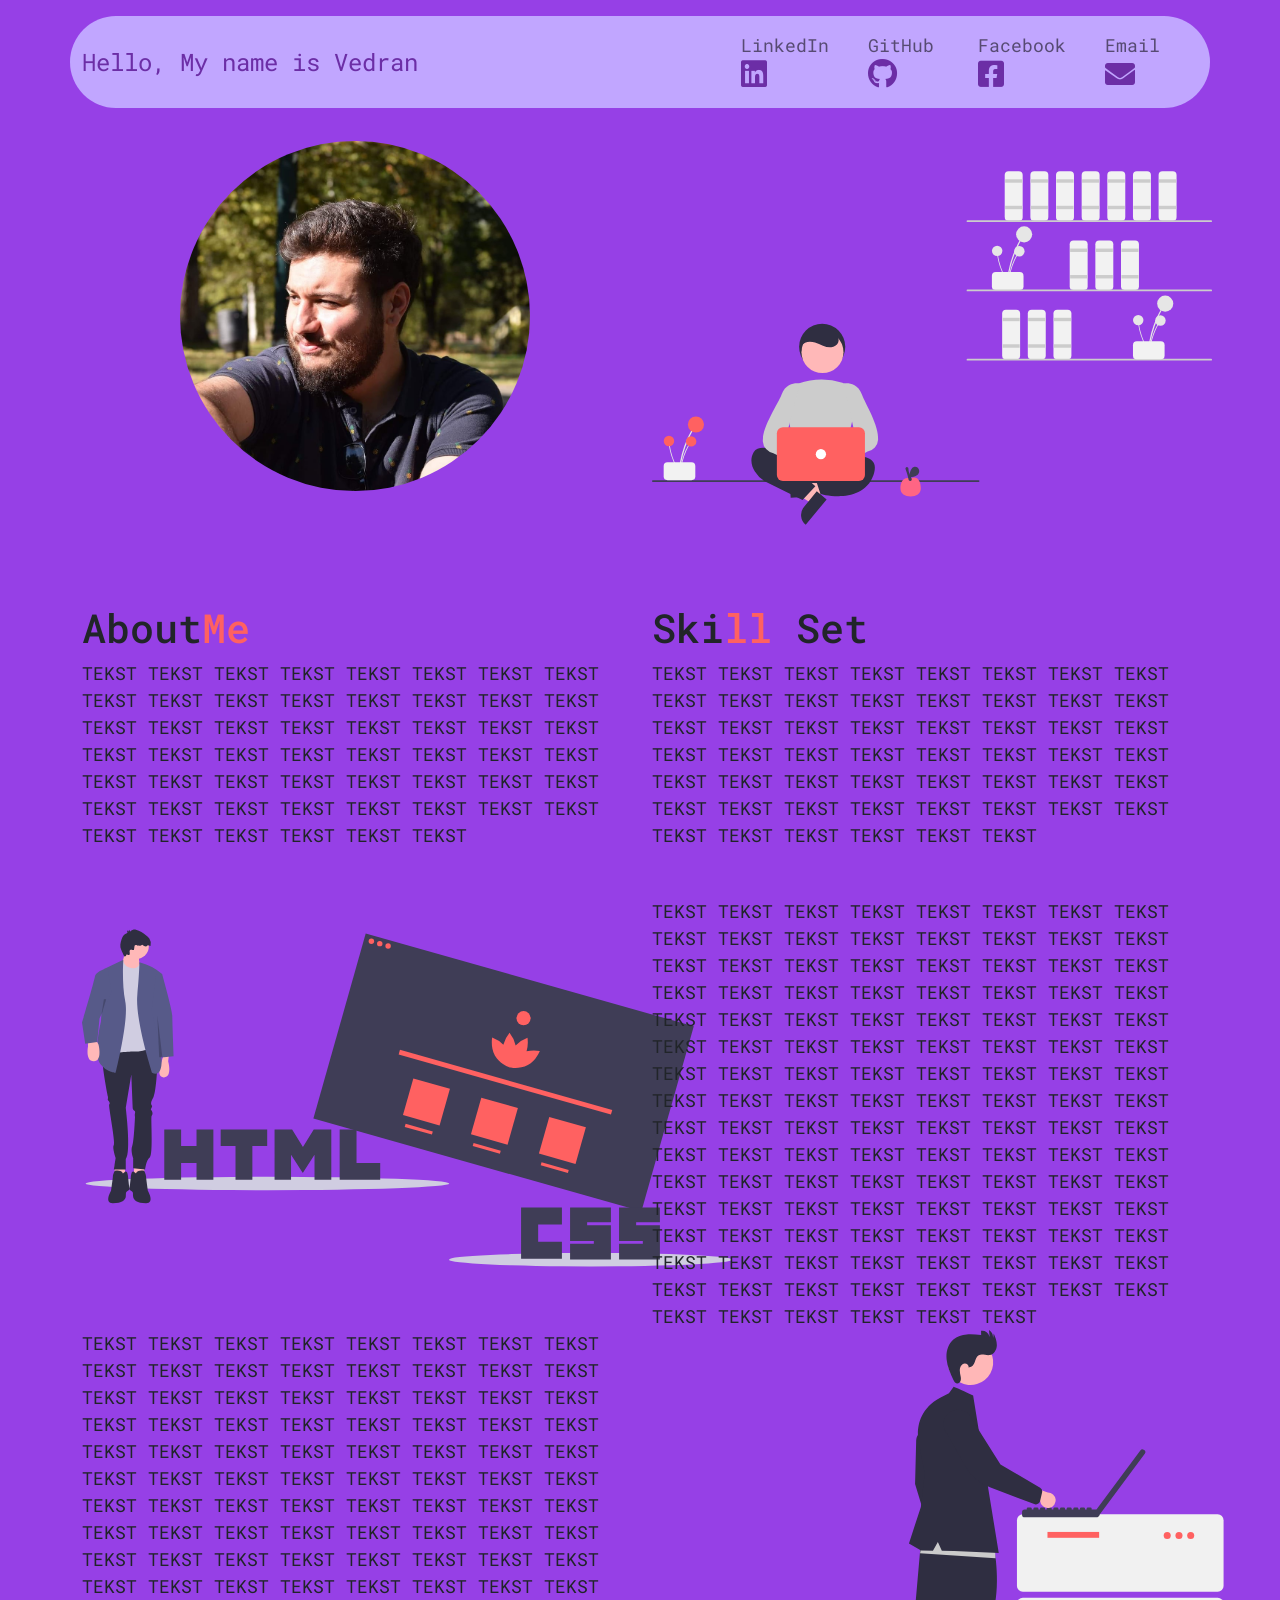
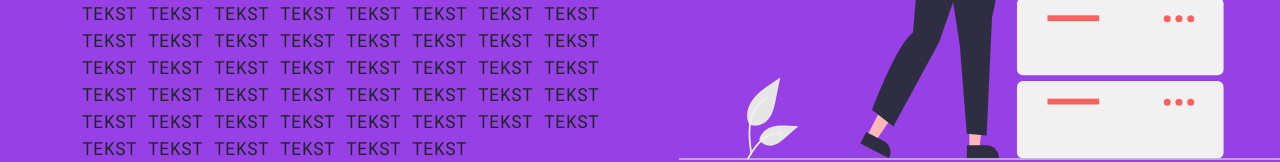
==== websiteCV/Index.html @ a0b2a819 "WebsiteCV" ====
<!DOCTYPE html>
<html lang="en">
<head>

    <meta charset="UTF-8">
    <title>Na veco sajtceto</title>
    <link rel="stylesheet" href="css/bootstrap.css"/>
    <link rel="stylesheet" href="css/Styles.css">

    <link rel="preconnect" href="https://fonts.googleapis.com">
    <link rel="preconnect" href="https://fonts.gstatic.com" crossorigin>
    <link href="https://fonts.googleapis.com/css2?family=Roboto+Mono&family=Roboto:wght@400;700&display=swap" rel="stylesheet">

    <meta charset="UTF-8">
    <meta name="viewport" content="width=device-width, initial-scale=1.0">
    <meta http-equiv="X-UA-Compatible" content="ie=edge">


    <!-- Font Awesome cdn -->
    <link
            rel="stylesheet"
            href="https://cdnjs.cloudflare.com/ajax/libs/font-awesome/5.15.2/css/all.min.css"
            integrity="sha512-HK5fgLBL+xu6dm/Ii3z4xhlSUyZgTT9tuc/hSrtw6uzJOvgRr2a9jyxxT1ely+B+xFAmJKVSTbpM/CuL7qxO8w=="
            crossorigin="anonymous"
    />


    <script src="js/classicJS.js"></script>
    <script src="js/1-typewriter.js"></script>

</head>

<body style="background-color: #9640E6">

<div class="container">



         <div  class="row mt-3" >

             <nav class="navbar rounded-pill navbar-expand-lg navbar-light">

                 <div class="col-7">
                 <div  style="color: #6C2EA6" id="demoB"></div>
                 </div>


                 <div class="col-5">
                 <div class="collapse navbar-collapse" id="navbarNavAltMarkup">
                     <div class="navbar-nav icons">
                         <a class="nav-item nav-link" href="https://www.linkedin.com/in/vedran-krstevski-065a82135/"><span>LinkedIn </span><i class="fab fa-linkedin"></i></a>
                         <a class="nav-item nav-link" href="https://github.com/vedrannub/GitHubCV"><span>GitHub </span><i class="fab fa-github"></i></a>
                         <a class="nav-item nav-link" href="https://www.facebook.com/vedran.krstevski/"><span>Facebook </span><i class="fab fa-facebook-square"></i></a>
                         <a class="nav-item nav-link" href=""><span> Email </span><i class="fas fa-envelope"></i></a>
                     </div>
                 </div>
                 </div>
             </nav>

        </div>

    <hr>

   <div class="row">
       <div class="col-sm-6 d-flex">
           <img id="vecoSlika" class="rounded-circle float-left" width="350" height="350" src="jasveco.jpg">
       </div>
       <div class="col-sm-6">
           <img id="freeLancerPhoto" width="560" height="414" src="freelancer.svg">
       </div>
   </div>
    <hr>

<div class="row">

        <div class="col-6 container"> <p> <h1><span>About</span><span class="realMe">Me</span></h1>

            TEKST TEKST TEKST TEKST TEKST TEKST TEKST TEKST TEKST TEKST TEKST TEKST TEKST TEKST TEKST TEKST TEKST TEKST
            TEKST TEKST TEKST TEKST TEKST TEKST TEKST TEKST TEKST TEKST TEKST TEKST TEKST TEKST TEKST TEKST TEKST TEKST
            TEKST TEKST TEKST TEKST TEKST TEKST TEKST TEKST TEKST TEKST TEKST TEKST TEKST TEKST TEKST TEKST TEKST TEKST

            </p>

        </div>

        <div class="col-6 container"> <p><h1> Ski<span class="skLL">ll</span> Set </h1>

            TEKST TEKST TEKST TEKST TEKST TEKST TEKST TEKST TEKST TEKST TEKST TEKST TEKST TEKST TEKST TEKST TEKST TEKST
            TEKST TEKST TEKST TEKST TEKST TEKST TEKST TEKST TEKST TEKST TEKST TEKST TEKST TEKST TEKST TEKST TEKST TEKST
            TEKST TEKST TEKST TEKST TEKST TEKST TEKST TEKST TEKST TEKST TEKST TEKST TEKST TEKST TEKST TEKST TEKST TEKST

            </p>
        </div>
 </div>

    <hr>

    <div class="row">
        <div class="col-6 container d-flex">

            <!-- Sliki od nekoj zezalici databazi/webdev/ -->

        <img src="staticwebsite.svg" width="650" height="400">

        </div>
        <div class="col-6 container">

            <!-- Info za mene povrzano so sliki -->
            TEKST TEKST TEKST TEKST TEKST TEKST TEKST TEKST TEKST TEKST TEKST TEKST TEKST TEKST TEKST TEKST TEKST TEKST
            TEKST TEKST TEKST TEKST TEKST TEKST TEKST TEKST TEKST TEKST TEKST TEKST TEKST TEKST TEKST TEKST TEKST TEKST
            TEKST TEKST TEKST TEKST TEKST TEKST TEKST TEKST TEKST TEKST TEKST TEKST TEKST TEKST TEKST TEKST TEKST TEKST
            TEKST TEKST TEKST TEKST TEKST TEKST TEKST TEKST TEKST TEKST TEKST TEKST TEKST TEKST TEKST TEKST TEKST TEKST
            TEKST TEKST TEKST TEKST TEKST TEKST TEKST TEKST TEKST TEKST TEKST TEKST TEKST TEKST TEKST TEKST TEKST TEKST
            TEKST TEKST TEKST TEKST TEKST TEKST TEKST TEKST TEKST TEKST TEKST TEKST TEKST TEKST TEKST TEKST TEKST TEKST
            TEKST TEKST TEKST TEKST TEKST TEKST TEKST TEKST TEKST TEKST TEKST TEKST TEKST TEKST TEKST TEKST TEKST TEKST


        </div>
    </div>

    <div class="row">
        <div class="col-sm-6">

            <!-- Sliki od nekoj zezalici databazi/webdev/ -->
            TEKST TEKST TEKST TEKST TEKST TEKST TEKST TEKST TEKST TEKST TEKST TEKST TEKST TEKST TEKST TEKST TEKST TEKST
            TEKST TEKST TEKST TEKST TEKST TEKST TEKST TEKST TEKST TEKST TEKST TEKST TEKST TEKST TEKST TEKST TEKST TEKST
            TEKST TEKST TEKST TEKST TEKST TEKST TEKST TEKST TEKST TEKST TEKST TEKST TEKST TEKST TEKST TEKST TEKST TEKST
            TEKST TEKST TEKST TEKST TEKST TEKST TEKST TEKST TEKST TEKST TEKST TEKST TEKST TEKST TEKST TEKST TEKST TEKST
            TEKST TEKST TEKST TEKST TEKST TEKST TEKST TEKST TEKST TEKST TEKST TEKST TEKST TEKST TEKST TEKST TEKST TEKST
            TEKST TEKST TEKST TEKST TEKST TEKST TEKST TEKST TEKST TEKST TEKST TEKST TEKST TEKST TEKST TEKST TEKST TEKST
            TEKST TEKST TEKST TEKST TEKST TEKST TEKST TEKST TEKST TEKST TEKST TEKST TEKST TEKST TEKST TEKST TEKST TEKST



        </div>
        <div class="col-sm-6">

            <!-- Info za mene povrzano so sliki -->
            <img src="sysadmin.svg" width="750" height="430">


        </div>
    </div>


</div>

<script src="js/classicJS.js"></script>
<script>

    window.addEventListener("load", function(){
        typewrite("demoB", "Hello, My name is Vedran and I'm a CS Major 💻 👨‍",true, 60);
    });

</script>
</body>
</html>
---- websiteCV/css/Styles.css ----
@import url('https://fonts.googleapis.com/css2?family=Roboto:ital,wght@0,400;0,700;1,900&display=swap');


#demoB{
    font-size: 24px;
}

hr{
    visibility: hidden;
}

a{
    color: #6C2EA6;
}


.fa-github, .fa-facebook-square , .fa-envelope, .fa-linkedin{

    color: #6C2EA6;
}

.realMe , .skLL {
    color: #FF6161;
}

body{

    font-family: 'Roboto', sans-serif;
    font-family: 'Roboto Mono', monospace;
    font-size: 18px;

}

*{
    box-sizing: border-box;
    margin: 0 auto;
}

nav{
    background: #C1A6FF;
}

.icons i{

    font-size: 30px;
}

.typeText::after {
    content: "|";
    animation: blink 1s infinite;
}

@keyframes blink {
    0%, 100% {opacity: 1;}
    50% {opacity: 0;}
}

i:hover{

    opacity: .5;
}
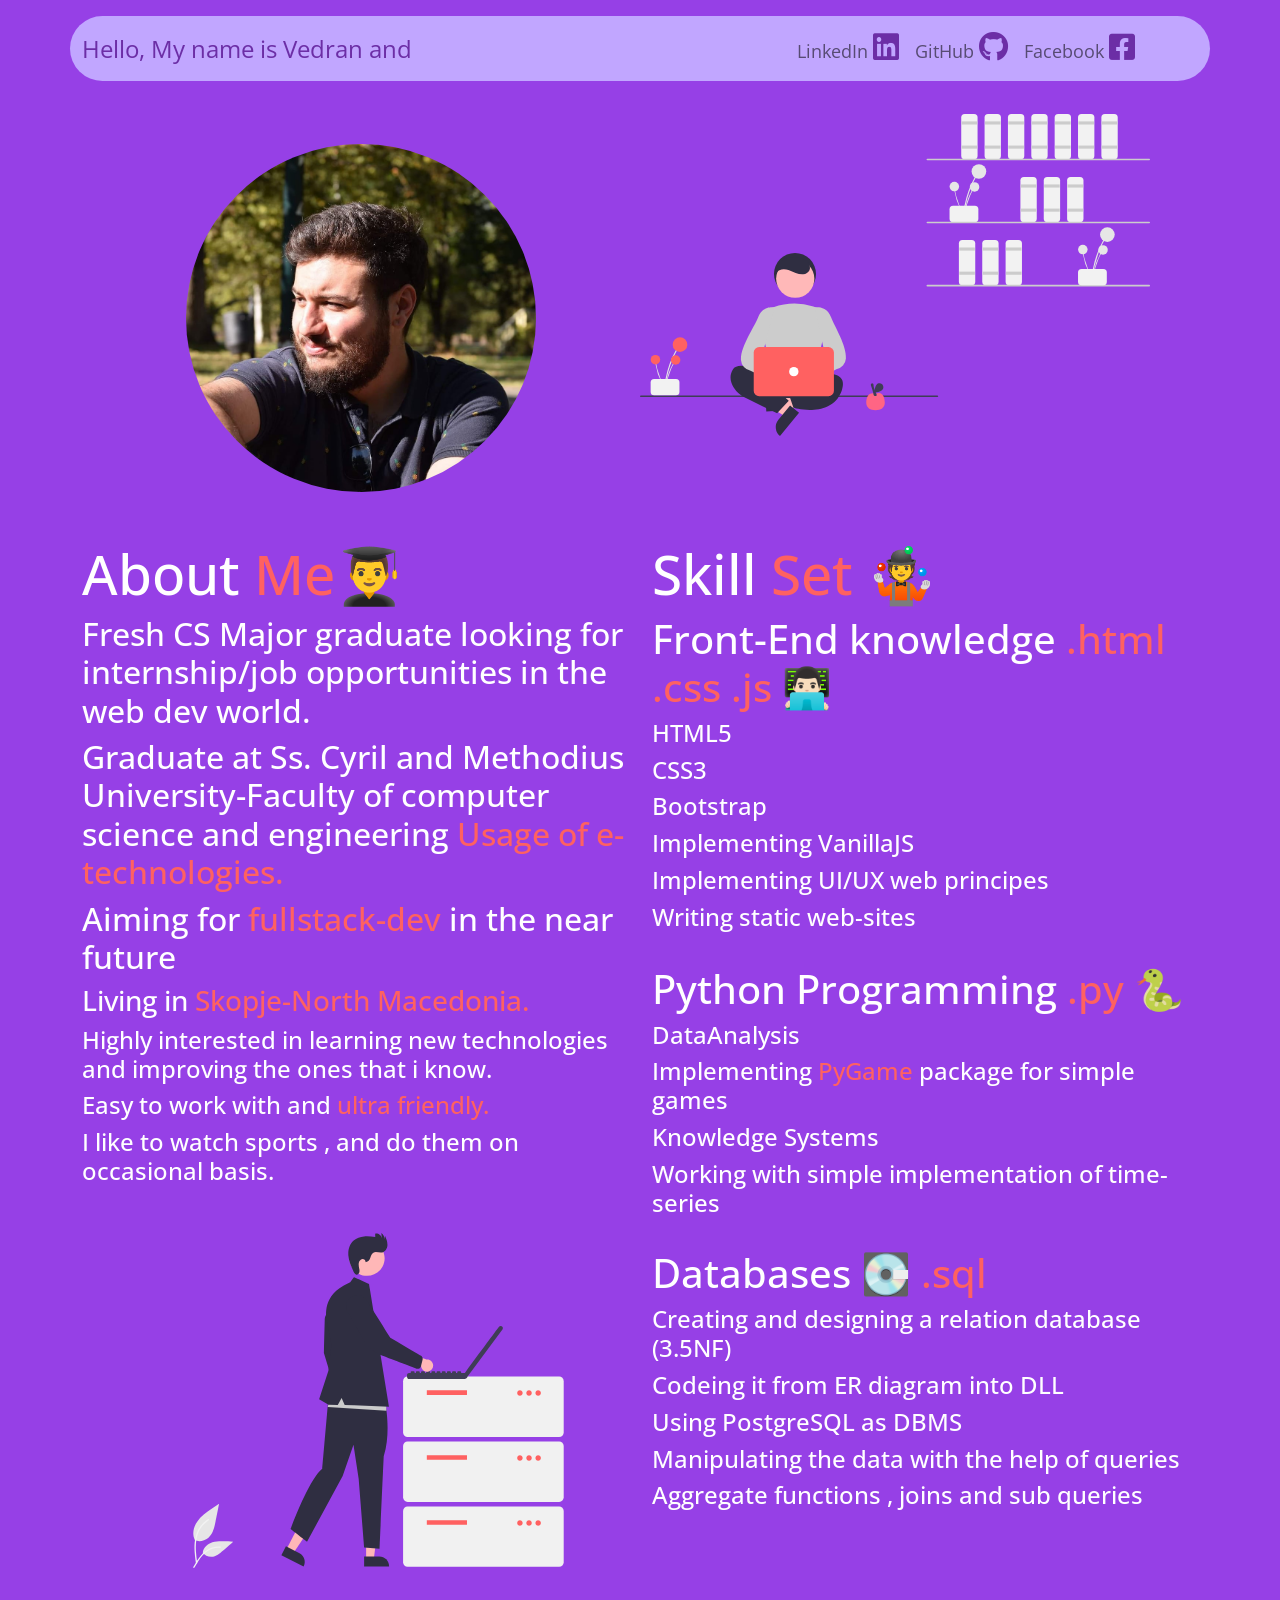
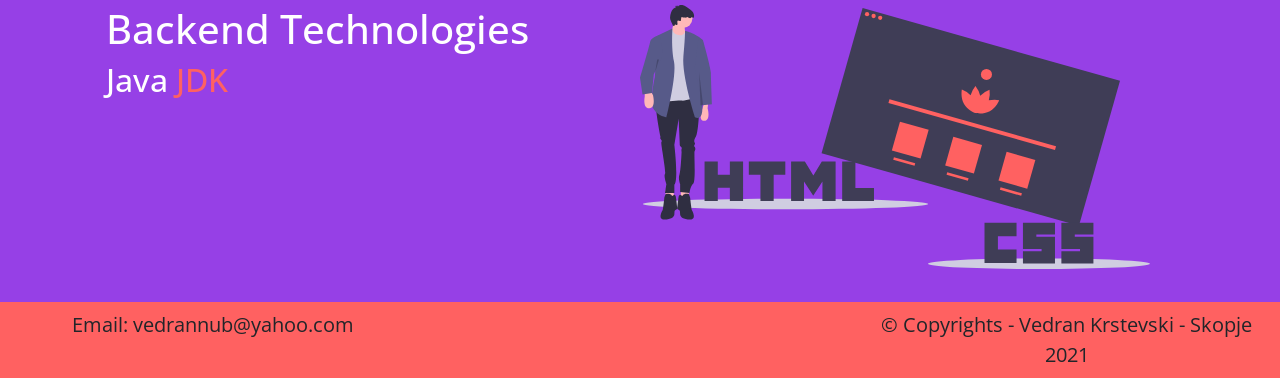
==== commit 4bbae0a8: "Edit Site" ====
--- a/websiteCV/Index.html
+++ b/websiteCV/Index.html
@@ -9,12 +9,11 @@
 
     <link rel="preconnect" href="https://fonts.googleapis.com">
     <link rel="preconnect" href="https://fonts.gstatic.com" crossorigin>
-    <link href="https://fonts.googleapis.com/css2?family=Roboto+Mono&family=Roboto:wght@400;700&display=swap" rel="stylesheet">
+    <link href="https://fonts.googleapis.com/css2?family=Open+Sans:wght@300;400&display=swap" rel="stylesheet">
 
     <meta charset="UTF-8">
     <meta name="viewport" content="width=device-width, initial-scale=1.0">
     <meta http-equiv="X-UA-Compatible" content="ie=edge">
-
 
     <!-- Font Awesome cdn -->
     <link
@@ -34,24 +33,25 @@
 
 <div class="container">
 
+    <div class="upperBox"></div>
 
 
-         <div  class="row mt-3" >
+    <div  class="row mt-3" >
 
              <nav class="navbar rounded-pill navbar-expand-lg navbar-light">
 
-                 <div class="col-7">
+                 <div class="col-6">
                  <div  style="color: #6C2EA6" id="demoB"></div>
                  </div>
 
+                 <div class="col-1"></div>
 
                  <div class="col-5">
                  <div class="collapse navbar-collapse" id="navbarNavAltMarkup">
                      <div class="navbar-nav icons">
-                         <a class="nav-item nav-link" href="https://www.linkedin.com/in/vedran-krstevski-065a82135/"><span>LinkedIn </span><i class="fab fa-linkedin"></i></a>
-                         <a class="nav-item nav-link" href="https://github.com/vedrannub/GitHubCV"><span>GitHub </span><i class="fab fa-github"></i></a>
-                         <a class="nav-item nav-link" href="https://www.facebook.com/vedran.krstevski/"><span>Facebook </span><i class="fab fa-facebook-square"></i></a>
-                         <a class="nav-item nav-link" href=""><span> Email </span><i class="fas fa-envelope"></i></a>
+                         <a class="nav-item nav-link" href="https://www.linkedin.com/in/vedran-krstevski-065a82135/" target="_blank"><span>LinkedIn </span><i class="fab fa-linkedin"></i></a>
+                         <a class="nav-item nav-link" href="https://github.com/vedrannub/GitHubCV" target="_blank"><span>GitHub </span><i class="fab fa-github"></i></a>
+                         <a class="nav-item nav-link" href="https://www.facebook.com/vedran.krstevski/" target="_blank"><span>Facebook </span><i class="fab fa-facebook-square"></i></a>
                      </div>
                  </div>
                  </div>
@@ -61,97 +61,123 @@
 
     <hr>
 
-   <div class="row">
+    <div class="row container">
        <div class="col-sm-6 d-flex">
-           <img id="vecoSlika" class="rounded-circle float-left" width="350" height="350" src="jasveco.jpg">
+           <img id="vecoSlika" class="rounded-circle float-left img-fluid" width="350" height="350" src="jasveco.jpg">
        </div>
        <div class="col-sm-6">
-           <img id="freeLancerPhoto" width="560" height="414" src="freelancer.svg">
+           <img class="img-fluid" id="freeLancerPhoto" width="560" height="414" src="freelancer.svg">
        </div>
    </div>
+
     <hr>
 
-<div class="row">
+    <div class="row">
 
-        <div class="col-6 container"> <p> <h1><span>About</span><span class="realMe">Me</span></h1>
+        <div class="col-6 container two afterScroll"> <p> <h1 style="font-size: 55px"><span>About</span> <span style="color: #FF6161" class="realMe">Me</span>👨‍🎓</h1>
 
-            TEKST TEKST TEKST TEKST TEKST TEKST TEKST TEKST TEKST TEKST TEKST TEKST TEKST TEKST TEKST TEKST TEKST TEKST
-            TEKST TEKST TEKST TEKST TEKST TEKST TEKST TEKST TEKST TEKST TEKST TEKST TEKST TEKST TEKST TEKST TEKST TEKST
-            TEKST TEKST TEKST TEKST TEKST TEKST TEKST TEKST TEKST TEKST TEKST TEKST TEKST TEKST TEKST TEKST TEKST TEKST
+            <h2>Fresh CS Major graduate looking for internship/job opportunities in the web dev world.</h2>
+            <h2>Graduate at Ss. Cyril and Methodius University-Faculty of computer science and engineering <span style="color:#FF6161 ">Usage of e-technologies.</span></h2>
+            <h2>Aiming for <span style="color: #FF6161">fullstack-dev</span> in the near future</h2>
+            <h3>Living in <span style="color: #FF6161">Skopje-North Macedonia.</span></h3>
+            <h4>Highly interested in learning new technologies and improving the ones that i know.</h4>
+            <h4>Easy to work with and <span style="color: #FF6161">ultra friendly.</span></h4>
+            <h4>I like to watch sports , and do them on occasional basis.</h4>
 
             </p>
 
         </div>
 
-        <div class="col-6 container"> <p><h1> Ski<span class="skLL">ll</span> Set </h1>
+        <div class="col-6"> <p><h1 style="font-size: 55px"> Skill  <span style="color:#FF6161;">Set</span> 🤹 </h1>
 
-            TEKST TEKST TEKST TEKST TEKST TEKST TEKST TEKST TEKST TEKST TEKST TEKST TEKST TEKST TEKST TEKST TEKST TEKST
-            TEKST TEKST TEKST TEKST TEKST TEKST TEKST TEKST TEKST TEKST TEKST TEKST TEKST TEKST TEKST TEKST TEKST TEKST
-            TEKST TEKST TEKST TEKST TEKST TEKST TEKST TEKST TEKST TEKST TEKST TEKST TEKST TEKST TEKST TEKST TEKST TEKST
+           <h1>Front-End knowledge  <span style="color: #FF6161">.html .css .js</span> 👨🏻‍💻 </h1>
+                 <h4>  HTML5</h4>
+                 <h4>  CSS3</h4>
+                 <h4>  Bootstrap</h4>
+                 <h4>  Implementing VanillaJS</h4>
+                 <h4>  Implementing UI/UX web principes</h4>
+                 <h4> Writing static web-sites </h4>
+
+            <hr>
+            <h1>Python Programming <span style="color: #FF6161 "> .py </span> 🐍 </h1>
+
+                <h4>  DataAnalysis</h4>
+            <h4>  Implementing <a class="rounded" style="color:#FF6161;text-decoration: none" href="https://www.pygame.org/news" target="_blank">PyGame</a> package for simple games</h4>
+                <h4>  Knowledge Systems </h4>
+                <h4>  Working with simple implementation of time-series </h4>
 
             </p>
         </div>
  </div>
 
-    <hr>
-
     <div class="row">
         <div class="col-6 container d-flex">
-
             <!-- Sliki od nekoj zezalici databazi/webdev/ -->
-
-        <img src="staticwebsite.svg" width="650" height="400">
-
+        <img class="img-fluid" src="sysadmin.svg" width="430" height="400">
         </div>
         <div class="col-6 container">
 
             <!-- Info za mene povrzano so sliki -->
-            TEKST TEKST TEKST TEKST TEKST TEKST TEKST TEKST TEKST TEKST TEKST TEKST TEKST TEKST TEKST TEKST TEKST TEKST
-            TEKST TEKST TEKST TEKST TEKST TEKST TEKST TEKST TEKST TEKST TEKST TEKST TEKST TEKST TEKST TEKST TEKST TEKST
-            TEKST TEKST TEKST TEKST TEKST TEKST TEKST TEKST TEKST TEKST TEKST TEKST TEKST TEKST TEKST TEKST TEKST TEKST
-            TEKST TEKST TEKST TEKST TEKST TEKST TEKST TEKST TEKST TEKST TEKST TEKST TEKST TEKST TEKST TEKST TEKST TEKST
-            TEKST TEKST TEKST TEKST TEKST TEKST TEKST TEKST TEKST TEKST TEKST TEKST TEKST TEKST TEKST TEKST TEKST TEKST
-            TEKST TEKST TEKST TEKST TEKST TEKST TEKST TEKST TEKST TEKST TEKST TEKST TEKST TEKST TEKST TEKST TEKST TEKST
-            TEKST TEKST TEKST TEKST TEKST TEKST TEKST TEKST TEKST TEKST TEKST TEKST TEKST TEKST TEKST TEKST TEKST TEKST
+        <p> <h1> Databases 💽 <span style="color:#FF6161 ">.sql</span></h1>
 
+            <h4> Creating and designing a relation database (3.5NF) </h4>
+            <h4> Codeing it from ER diagram into DLL </h4>
+            <h4> Using PostgreSQL as DBMS </h4>
+            <h4> Manipulating the data with the help of queries </h4>
+            <h4> Aggregate functions , joins and sub queries</h4>
+
+            </p>
 
         </div>
     </div>
 
-    <div class="row">
+    <hr>
+
+    <div class="row container">
         <div class="col-sm-6">
 
             <!-- Sliki od nekoj zezalici databazi/webdev/ -->
-            TEKST TEKST TEKST TEKST TEKST TEKST TEKST TEKST TEKST TEKST TEKST TEKST TEKST TEKST TEKST TEKST TEKST TEKST
-            TEKST TEKST TEKST TEKST TEKST TEKST TEKST TEKST TEKST TEKST TEKST TEKST TEKST TEKST TEKST TEKST TEKST TEKST
-            TEKST TEKST TEKST TEKST TEKST TEKST TEKST TEKST TEKST TEKST TEKST TEKST TEKST TEKST TEKST TEKST TEKST TEKST
-            TEKST TEKST TEKST TEKST TEKST TEKST TEKST TEKST TEKST TEKST TEKST TEKST TEKST TEKST TEKST TEKST TEKST TEKST
-            TEKST TEKST TEKST TEKST TEKST TEKST TEKST TEKST TEKST TEKST TEKST TEKST TEKST TEKST TEKST TEKST TEKST TEKST
-            TEKST TEKST TEKST TEKST TEKST TEKST TEKST TEKST TEKST TEKST TEKST TEKST TEKST TEKST TEKST TEKST TEKST TEKST
-            TEKST TEKST TEKST TEKST TEKST TEKST TEKST TEKST TEKST TEKST TEKST TEKST TEKST TEKST TEKST TEKST TEKST TEKST
+            <h1>Backend Technologies</h1>
+                <h2>Java <span style="color:#FF6161 ">JDK</span> </h2>
 
 
 
         </div>
         <div class="col-sm-6">
+            <!-- Info za mene povrzano so sliki -->
+            <img class="img-fluid slika1" src="staticwebsite.svg" width="750" height="400">
+        </div>
+        </div>
 
-            <!-- Info za mene povrzano so sliki -->
-            <img src="sysadmin.svg" width="750" height="430">
-
-
-        </div>
-    </div>
-
+    <hr>
 
 </div>
 
+<div>
+            <div>
+            <footer id="footerche" class="page-footer row">
+            <div class="col-sm text-center pt-2 mb-2 ">
+
+                <span style="font-size: 20px"> Email: vedrannub@yahoo.com </span></div>
+
+            <div class="col-sm text-center"></div>
+            <div class="col-sm text-center pt-2 mb-2"><span style="font-size: 20px"> © Copyrights - Vedran Krstevski - Skopje 2021 </span></div>
+
+            </footer>
+            </div>
+</div>
+
+    <!-- Container ending here -->
+
+</body>
+
 <script src="js/classicJS.js"></script>
+
 <script>
-
     window.addEventListener("load", function(){
         typewrite("demoB", "Hello, My name is Vedran and I'm a CS Major 💻 👨‍",true, 60);
     });
+</script>
 
-</script>
-</body>
+
 </html>
--- a/websiteCV/css/Styles.css
+++ b/websiteCV/css/Styles.css
@@ -1,22 +1,65 @@
-
-@import url('https://fonts.googleapis.com/css2?family=Roboto:ital,wght@0,400;0,700;1,900&display=swap');
-
 
 #demoB{
     font-size: 24px;
 }
 
+.pozadina{
+    position: relative;
+    background: coral;
+}
+
+
+.upperBox{
+
+    position: absolute;
+    top: 0px;
+    left: 0px;
+    z-index: -5;
+    pointer-events: none;
+    max-width: 1152px;
+    width: 100%;
+    height: 665px;
+    background: url("/trianglce.svg") 0% 0% / contain no-repeat;
+}
+
+#footerche{
+    position: relative;
+    margin: 0;
+}
+
+
 hr{
     visibility: hidden;
+}
+
+.realMe{
+    color: #FF6161;
 }
 
 a{
     color: #6C2EA6;
 }
 
+.two span,h1,h2,h3,h4,h5,p,ul,li {
+    color: #ffffff;
+    opacity: 0;
+    transform: translate(200px, -100px) scale(2);
+    animation: ballDrop 0.5s forwards;
+}
+
+@keyframes ballDrop {
+    60% {
+        transform: translate(0, 20px) rotate(-180deg) scale(.5);
+    }
+
+    100% {
+        transform: translate(0) rotate(0deg) scale(1);
+        opacity: 1;
+    }
+}
+
 
 .fa-github, .fa-facebook-square , .fa-envelope, .fa-linkedin{
-
     color: #6C2EA6;
 }
 
@@ -26,8 +69,7 @@
 
 body{
 
-    font-family: 'Roboto', sans-serif;
-    font-family: 'Roboto Mono', monospace;
+    font-family: 'Open Sans', sans-serif;
     font-size: 18px;
 
 }
@@ -37,8 +79,34 @@
     margin: 0 auto;
 }
 
+body > div.container > div:nth-child(6) > div:nth-child(2) > h4:nth-child(13) > a:hover{
+    background: black;
+}
+
+.slika1{
+
+}
+
 nav{
     background: #C1A6FF;
+}
+
+#vecoSlika{
+
+    margin-top: 30px;
+}
+
+body > div > div.row.footer.rounded{
+    font-size: 10px;
+}
+
+footer{
+    background: #FF6161 ;
+    position: relative;
+}
+
+#footerche{
+    font-size: 11.5px;
 }
 
 .icons i{
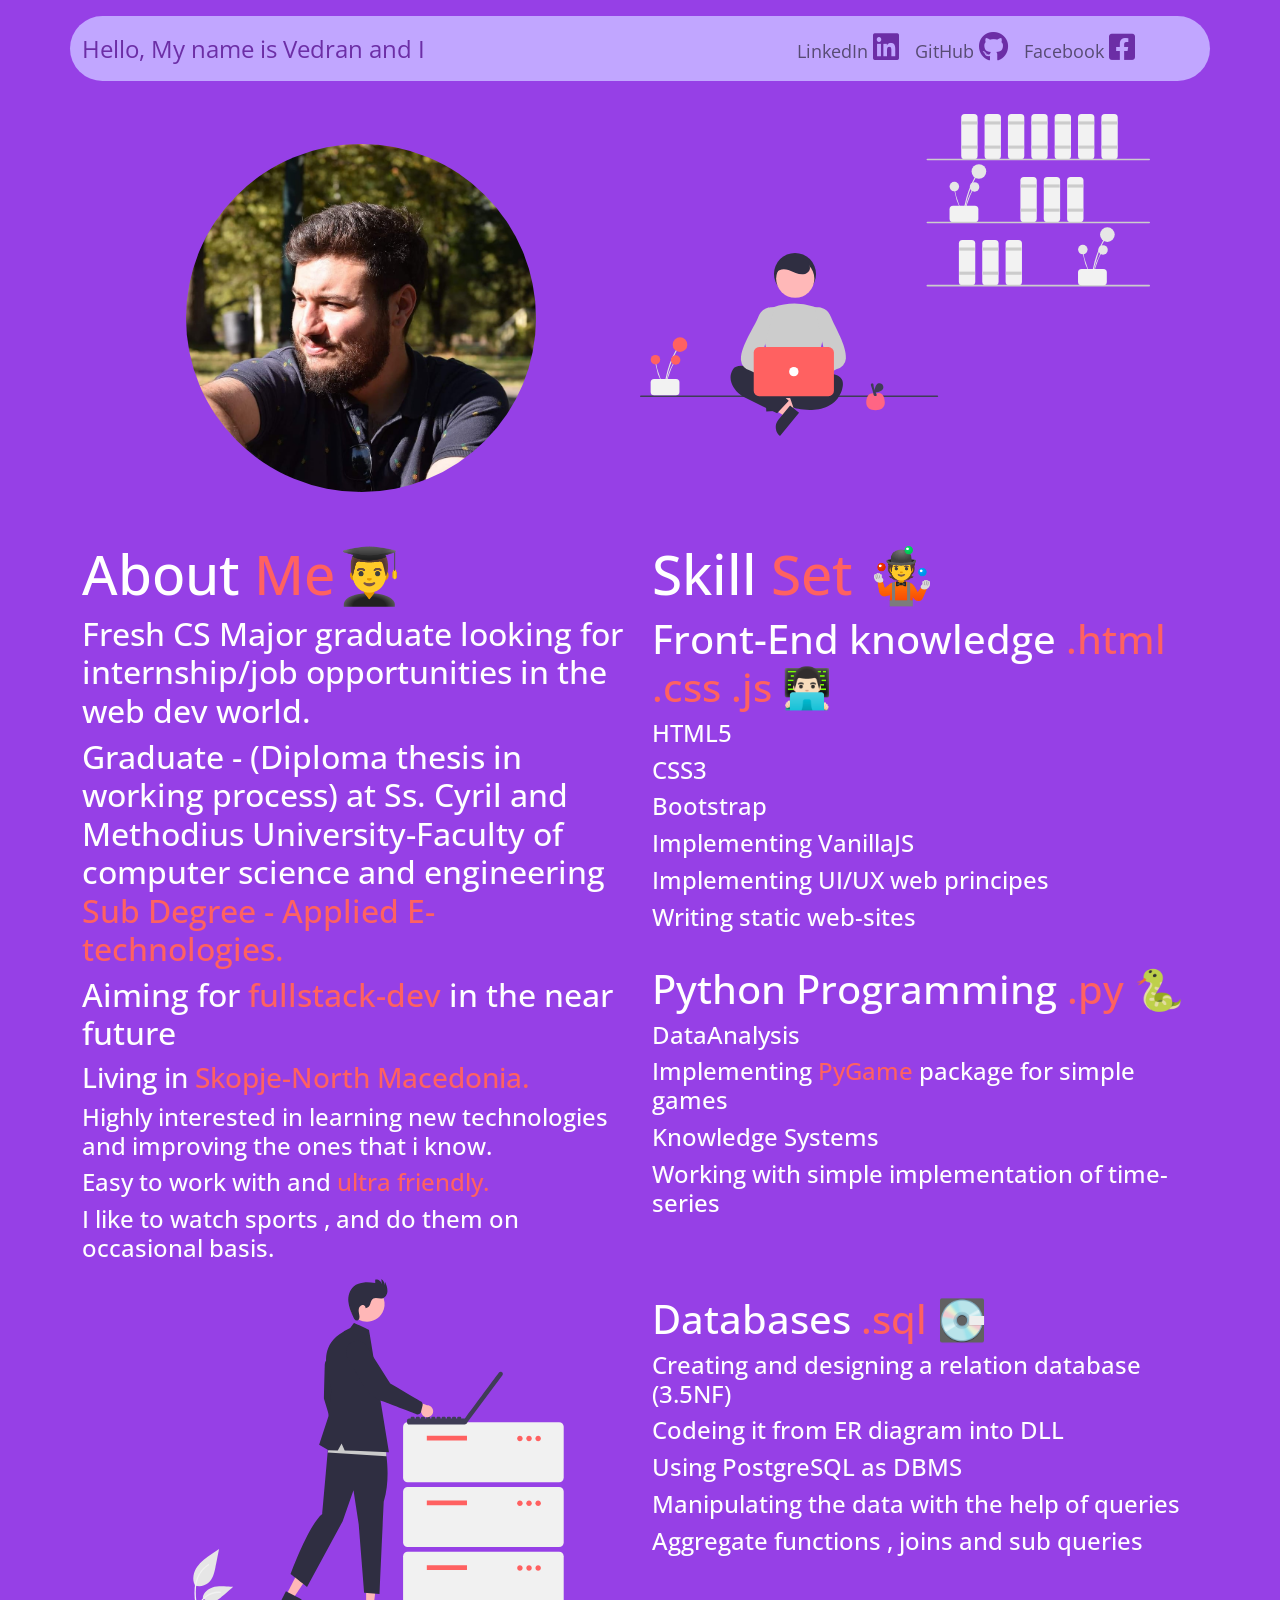
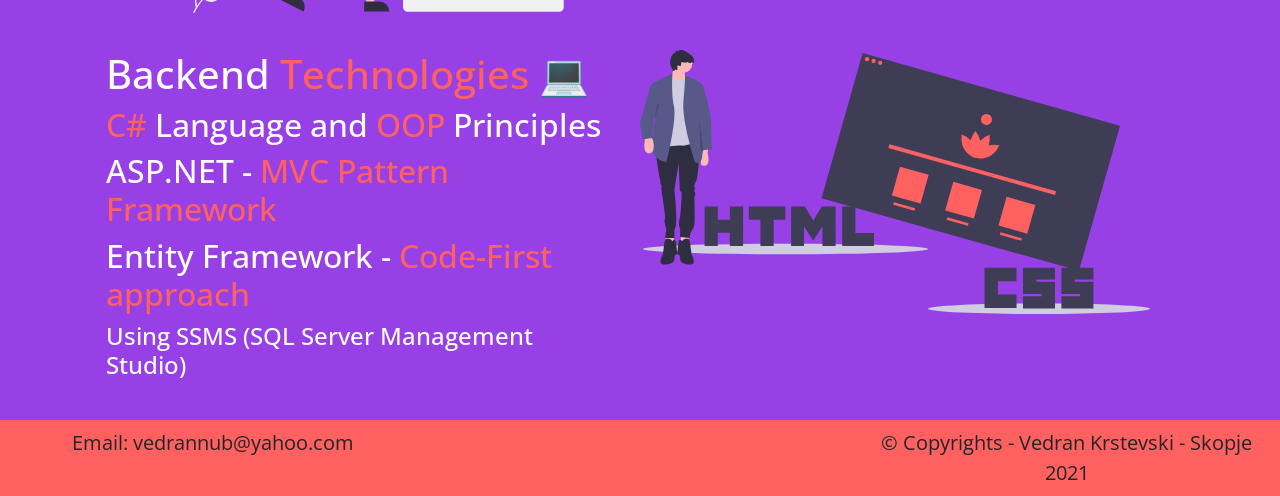
==== commit 9a7155d4: "Update Site" ====
--- a/websiteCV/Index.html
+++ b/websiteCV/Index.html
@@ -3,7 +3,7 @@
 <head>
 
     <meta charset="UTF-8">
-    <title>Na veco sajtceto</title>
+    <title>Vedran - Landing CV Page </title>
     <link rel="stylesheet" href="css/bootstrap.css"/>
     <link rel="stylesheet" href="css/Styles.css">
 
@@ -77,7 +77,7 @@
         <div class="col-6 container two afterScroll"> <p> <h1 style="font-size: 55px"><span>About</span> <span style="color: #FF6161" class="realMe">Me</span>👨‍🎓</h1>
 
             <h2>Fresh CS Major graduate looking for internship/job opportunities in the web dev world.</h2>
-            <h2>Graduate at Ss. Cyril and Methodius University-Faculty of computer science and engineering <span style="color:#FF6161 ">Usage of e-technologies.</span></h2>
+            <h2>Graduate - (Diploma thesis in working process) at Ss. Cyril and Methodius University-Faculty of computer science and engineering <span style="color:#FF6161 "> Sub Degree - Applied E-technologies.</span></h2>
             <h2>Aiming for <span style="color: #FF6161">fullstack-dev</span> in the near future</h2>
             <h3>Living in <span style="color: #FF6161">Skopje-North Macedonia.</span></h3>
             <h4>Highly interested in learning new technologies and improving the ones that i know.</h4>
@@ -118,7 +118,7 @@
         <div class="col-6 container">
 
             <!-- Info za mene povrzano so sliki -->
-        <p> <h1> Databases 💽 <span style="color:#FF6161 ">.sql</span></h1>
+        <p> <h1> Databases  <span style="color:#FF6161 ">.sql</span> 💽 </h1>
 
             <h4> Creating and designing a relation database (3.5NF) </h4>
             <h4> Codeing it from ER diagram into DLL </h4>
@@ -137,10 +137,12 @@
         <div class="col-sm-6">
 
             <!-- Sliki od nekoj zezalici databazi/webdev/ -->
-            <h1>Backend Technologies</h1>
-                <h2>Java <span style="color:#FF6161 ">JDK</span> </h2>
+            <h1>Backend  <span style="color:#FF6161 ">Technologies</span> 💻 </h1>
 
-
+            <h2> <span style="color:#FF6161 "> C# </span>Language and <span style="color:#FF6161 "> OOP </span> Principles </h2>
+            <h2> ASP.NET - <span style="color:#FF6161 ">MVC Pattern Framework</span> </h2>
+            <h2>Entity Framework - <span style="color:#FF6161 ">Code-First approach</span>  </h2>
+            <h4> Using SSMS (SQL Server Management Studio) </h4>
 
         </div>
         <div class="col-sm-6">
